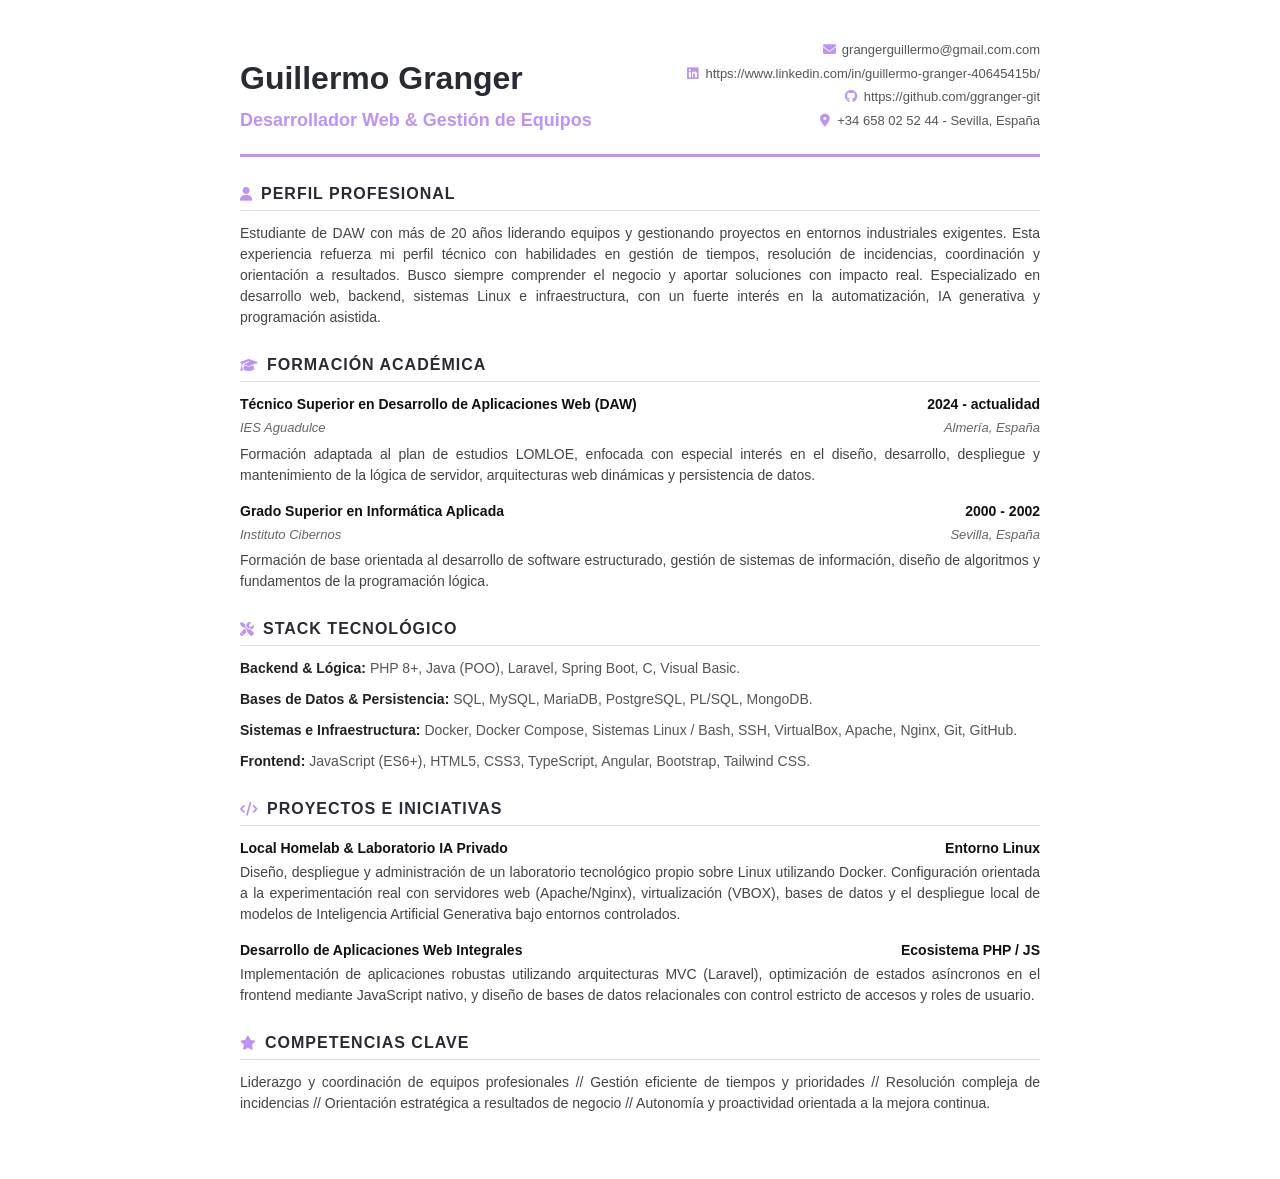
==== cv.html @ f2be4cd4 "Add files via upload" ====
<!DOCTYPE html>
<html lang="es">
<head>
    <meta charset="UTF-8">
    <meta name="viewport" content="width=device-width, initial-scale=1.0">
    <title>CV - Guillermo</title>
    <link rel="stylesheet" href="https://cdnjs.cloudflare.com/ajax/libs/font-awesome/6.4.0/css/all.min.css">
    <style>
        :root {
            --dark: #282a36;
            --current-line: #44475a;
            --foreground: #f8f8f2;
            --comment: #6272a4;
            --cyan: #8be9fd;
            --green: #50fa7b;
            --orange: #ffb86c;
            --pink: #ff79c6;
            --purple: #bd93f9;
            --yellow: #f1fa8c;
        }

        * {
            box-sizing: border-box;
            margin: 0;
            padding: 0;
        }

        body {
            font-family: 'Segoe UI', Tahoma, Geneva, Verdana, sans-serif;
            background-color: #ffffff;
            color: #333333;
            line-height: 1.5;
            padding: 40px;
        }

        .cv-container {
            max-width: 800px;
            margin: 0 auto;
        }

        /* Encabezado */
        header {
            border-bottom: 3px solid var(--purple);
            padding-bottom: 20px;
            margin-bottom: 25px;
            display: flex;
            justify-content: space-between;
            align-items: flex-end;
        }

        .info-principal h1 {
            font-size: 32px;
            color: var(--dark);
            margin-bottom: 5px;
        }

        .info-principal h2 {
            font-size: 18px;
            color: var(--purple);
            font-weight: 600;
        }

        .contacto-list {
            list-style: none;
            font-size: 13px;
            text-align: right;
        }

        .contacto-list li {
            margin-bottom: 4px;
            color: #555;
        }

        .contacto-list i {
            color: var(--purple);
            width: 18px;
            text-align: center;
        }

        /* Secciones */
        section {
            margin-bottom: 25px;
        }

        h3 {
            font-size: 16px;
            color: var(--dark);
            text-transform: uppercase;
            letter-spacing: 1px;
            margin-bottom: 12px;
            display: flex;
            align-items: center;
            border-bottom: 1px solid #ddd;
            padding-bottom: 4px;
        }

        h3 i {
            color: var(--purple);
            margin-right: 8px;
            font-size: 14px;
        }

        p {
            font-size: 14px;
            color: #444;
            text-align: justify;
        }

        /* Bloques de experiencia / estudios */
        .bloque-item {
            margin-bottom: 15px;
        }

        .bloque-header {
            display: flex;
            justify-content: space-between;
            font-size: 14px;
            font-weight: bold;
            color: #111;
            margin-bottom: 3px;
        }

        .bloque-sub {
            display: flex;
            justify-content: space-between;
            font-size: 13px;
            color: #666;
            font-style: italic;
            margin-bottom: 6px;
        }

        /* Tags de tecnologías */
        .tech-group {
            margin-bottom: 10px;
            font-size: 14px;
        }

        .tech-group strong {
            color: #222;
        }

        .tags {
            display: inline;
            color: #555;
        }

        /* Optimización estricta para impresión en PDF */
        @media print {
            body {
                padding: 0;
                background-color: #fff;
                color: #000;
            }
            .cv-container {
                max-width: 100%;
            }
            header {
                border-bottom-color: #666;
            }
            h3 {
                border-bottom-color: #666;
                page-break-after: avoid;
            }
            .bloque-item {
                page-break-inside: avoid;
            }
        }
    </style>
</head>
<body>

    <div class="cv-container">
        
        <!-- ENCABEZADO -->
        <header>
            <div class="info-principal">
                <h1>Guillermo Granger</h1>
                <h2>Desarrollador Web & Gestión de Equipos</h2>
            </div>
            <ul class="contacto-list">
                <li><i class="fas fa-envelope"></i> grangerguillermo@gmail.com.com</li>
                <li><i class="fab fa-linkedin"></i> https://www.linkedin.com/in/guillermo-granger-40645415b/</li>
                <li><i class="fab fa-github"></i> https://github.com/ggranger-git</li>
                <li><i class="fas fa-location-dot"></i> +34 658 02 52 44 - Sevilla, España</li>
            </ul>
        </header>

        <!-- PERFIL PROFESIONAL -->
        <section>
            <h3><i class="fas fa-user"></i> Perfil Profesional</h3>
            <p>
                Estudiante de DAW con más de 20 años liderando equipos y gestionando proyectos en entornos industriales exigentes. Esta experiencia refuerza mi perfil técnico con habilidades en gestión de tiempos, resolución de incidencias, coordinación y orientación a resultados. Busco siempre comprender el negocio y aportar soluciones con impacto real. Especializado en desarrollo web, backend, sistemas Linux e infraestructura, con un fuerte interés en la automatización, IA generativa y programación asistida.
            </p>
        </section>

        <!-- EDUCACIÓN -->
        <section>
            <h3><i class="fas fa-graduation-cap"></i> Formación Académica</h3>
            
            <div class="bloque-item">
                <div class="bloque-header">
                    <span>Técnico Superior en Desarrollo de Aplicaciones Web (DAW)</span>
                    <span>2024 - actualidad</span>
                </div>
                <div class="bloque-sub">
                    <span>IES Aguadulce</span>
                    <span>Almería, España</span>
                </div>
                <p>Formación adaptada al plan de estudios LOMLOE, enfocada con especial interés en el diseño, desarrollo, despliegue y mantenimiento de la lógica de servidor, arquitecturas web dinámicas y persistencia de datos.</p>
            </div>

            <div class="bloque-item">
                <div class="bloque-header">
                    <span>Grado Superior en Informática Aplicada</span>
                    <span>2000 - 2002</span>
                </div>
                <div class="bloque-sub">
                    <span>Instituto Cibernos</span>
                    <span>Sevilla, España</span>
                </div>
                <p>Formación de base orientada al desarrollo de software estructurado, gestión de sistemas de información, diseño de algoritmos y fundamentos de la programación lógica.</p>
            </div>
        </section>

        <!-- COMPETENCIAS TÉCNICAS (STACK) -->
        <section>
            <h3><i class="fas fa-tools"></i> Stack Tecnológico</h3>
            
            <div class="tech-group">
                <strong>Backend & Lógica:</strong> 
                <span class="tags">PHP 8+, Java (POO), Laravel, Spring Boot, C, Visual Basic.</span>
            </div>
            
            <div class="tech-group">
                <strong>Bases de Datos & Persistencia:</strong> 
                <span class="tags">SQL, MySQL, MariaDB, PostgreSQL, PL/SQL, MongoDB.</span>
            </div>
            
            <div class="tech-group">
                <strong>Sistemas e Infraestructura:</strong> 
                <span class="tags">Docker, Docker Compose, Sistemas Linux / Bash, SSH, VirtualBox, Apache, Nginx, Git, GitHub.</span>
            </div>

            <div class="tech-group">
                <strong>Frontend:</strong> 
                <span class="tags">JavaScript (ES6+), HTML5, CSS3, TypeScript, Angular, Bootstrap, Tailwind CSS.</span>
            </div>
        </section>

        <!-- PROYECTOS DESTACADOS / LABORATORIO -->
        <section>
            <h3><i class="fas fa-code"></i> Proyectos e Iniciativas</h3>
            
            <div class="bloque-item">
                <div class="bloque-header">
                    <span>Local Homelab & Laboratorio IA Privado</span>
                    <span>Entorno Linux</span>
                </div>
                <p>
                    Diseño, despliegue y administración de un laboratorio tecnológico propio sobre Linux utilizando Docker. Configuración orientada a la experimentación real con servidores web (Apache/Nginx), virtualización (VBOX), bases de datos y el despliegue local de modelos de Inteligencia Artificial Generativa bajo entornos controlados.
                </p>
            </div>

            <div class="bloque-item">
                <div class="bloque-header">
                    <span>Desarrollo de Aplicaciones Web Integrales</span>
                    <span>Ecosistema PHP / JS</span>
                </div>
                <p>
                    Implementación de aplicaciones robustas utilizando arquitecturas MVC (Laravel), optimización de estados asíncronos en el frontend mediante JavaScript nativo, y diseño de bases de datos relacionales con control estricto de accesos y roles de usuario.
                </p>
            </div>
        </section>

        <!-- APTITUDES -->
        <section>
            <h3><i class="fas fa-star"></i> Competencias Clave</h3>
            <p>
                Liderazgo y coordinación de equipos profesionales // Gestión eficiente de tiempos y prioridades // Resolución compleja de incidencias // Orientación estratégica a resultados de negocio // Autonomía y proactividad orientada a la mejora continua.
            </p>
        </section>

    </div>

</body>
</html>
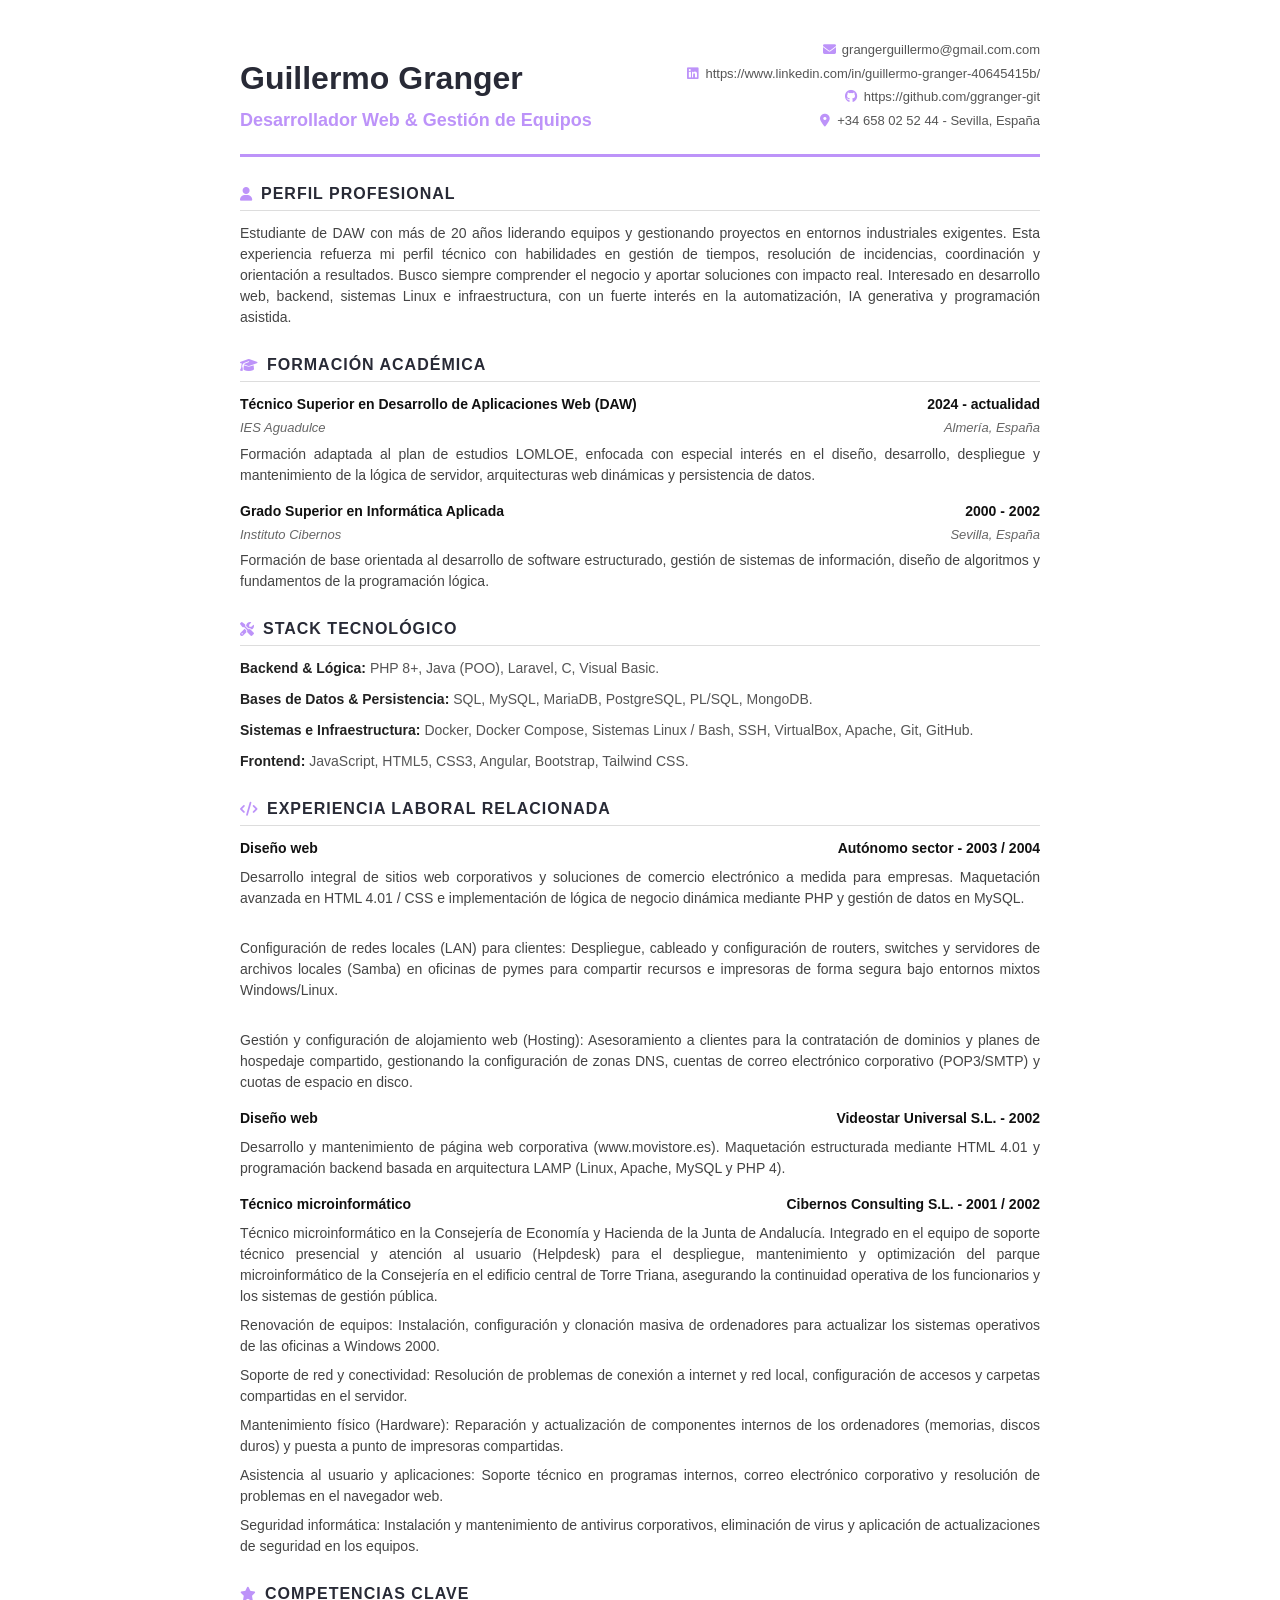
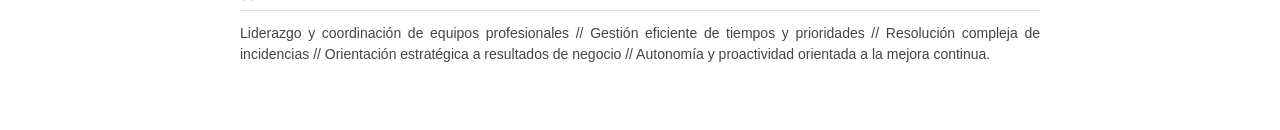
==== commit e6a11192: "ajustes curriculares" ====
--- a/cv.html
+++ b/cv.html
@@ -189,7 +189,7 @@
         <section>
             <h3><i class="fas fa-user"></i> Perfil Profesional</h3>
             <p>
-                Estudiante de DAW con más de 20 años liderando equipos y gestionando proyectos en entornos industriales exigentes. Esta experiencia refuerza mi perfil técnico con habilidades en gestión de tiempos, resolución de incidencias, coordinación y orientación a resultados. Busco siempre comprender el negocio y aportar soluciones con impacto real. Especializado en desarrollo web, backend, sistemas Linux e infraestructura, con un fuerte interés en la automatización, IA generativa y programación asistida.
+                Estudiante de DAW con más de 20 años liderando equipos y gestionando proyectos en entornos industriales exigentes. Esta experiencia refuerza mi perfil técnico con habilidades en gestión de tiempos, resolución de incidencias, coordinación y orientación a resultados. Busco siempre comprender el negocio y aportar soluciones con impacto real. Interesado en desarrollo web, backend, sistemas Linux e infraestructura, con un fuerte interés en la automatización, IA generativa y programación asistida.
             </p>
         </section>
 
@@ -228,7 +228,7 @@
             
             <div class="tech-group">
                 <strong>Backend & Lógica:</strong> 
-                <span class="tags">PHP 8+, Java (POO), Laravel, Spring Boot, C, Visual Basic.</span>
+                <span class="tags">PHP 8+, Java (POO), Laravel, C, Visual Basic.</span>
             </div>
             
             <div class="tech-group">
@@ -238,38 +238,73 @@
             
             <div class="tech-group">
                 <strong>Sistemas e Infraestructura:</strong> 
-                <span class="tags">Docker, Docker Compose, Sistemas Linux / Bash, SSH, VirtualBox, Apache, Nginx, Git, GitHub.</span>
+                <span class="tags">Docker, Docker Compose, Sistemas Linux / Bash, SSH, VirtualBox, Apache, Git, GitHub.</span>
             </div>
 
             <div class="tech-group">
                 <strong>Frontend:</strong> 
-                <span class="tags">JavaScript (ES6+), HTML5, CSS3, TypeScript, Angular, Bootstrap, Tailwind CSS.</span>
-            </div>
-        </section>
-
-        <!-- PROYECTOS DESTACADOS / LABORATORIO -->
-        <section>
-            <h3><i class="fas fa-code"></i> Proyectos e Iniciativas</h3>
-            
-            <div class="bloque-item">
-                <div class="bloque-header">
-                    <span>Local Homelab & Laboratorio IA Privado</span>
-                    <span>Entorno Linux</span>
-                </div>
-                <p>
-                    Diseño, despliegue y administración de un laboratorio tecnológico propio sobre Linux utilizando Docker. Configuración orientada a la experimentación real con servidores web (Apache/Nginx), virtualización (VBOX), bases de datos y el despliegue local de modelos de Inteligencia Artificial Generativa bajo entornos controlados.
+                <span class="tags">JavaScript, HTML5, CSS3, Angular, Bootstrap, Tailwind CSS.</span>
+            </div>
+        </section>
+
+        
+
+        <!-- EXPERIENCIA LABORAL RELACIONADA -->
+        <section>
+            <h3><i class="fas fa-code"></i> Experiencia laboral relacionada</h3>
+            
+            <div class="bloque-item">
+                <div class="bloque-header">
+                    <span>Diseño web</span>
+                    <span>Autónomo sector - 2003 / 2004</span>
+                </div>
+                <p class="texto-plano" style="margin: 8px 0 0 0; font-size: 14px;">
+                    Desarrollo integral de sitios web corporativos y soluciones de comercio electrónico a medida para empresas. Maquetación avanzada en HTML 4.01 / CSS e implementación de lógica de negocio dinámica mediante PHP y gestión de datos en MySQL.<br><br>
                 </p>
-            </div>
-
-            <div class="bloque-item">
-                <div class="bloque-header">
-                    <span>Desarrollo de Aplicaciones Web Integrales</span>
-                    <span>Ecosistema PHP / JS</span>
-                </div>
-                <p>
-                    Implementación de aplicaciones robustas utilizando arquitecturas MVC (Laravel), optimización de estados asíncronos en el frontend mediante JavaScript nativo, y diseño de bases de datos relacionales con control estricto de accesos y roles de usuario.
+                <p class="texto-plano" style="margin: 8px 0 0 0; font-size: 14px;">
+                    Configuración de redes locales (LAN) para clientes: Despliegue, cableado y configuración de routers, switches y servidores de archivos locales (Samba) en oficinas de pymes para compartir recursos e impresoras de forma segura bajo entornos mixtos Windows/Linux.<br><br>
+                </p>    
+                <p class="texto-plano" style="margin: 8px 0 0 0; font-size: 14px;">
+                    Gestión y configuración de alojamiento web (Hosting): Asesoramiento a clientes para la contratación de dominios y planes de hospedaje compartido, gestionando la configuración de zonas DNS, cuentas de correo electrónico corporativo (POP3/SMTP) y cuotas de espacio en disco.
+                </p>       
+            </div>
+
+            <div class="bloque-item">
+                <div class="bloque-header">
+                    <span>Diseño web</span>
+                    <span>Videostar Universal S.L. - 2002</span>
+                </div>
+                <p class="texto-plano" style="margin: 8px 0 0 0; font-size: 14px;">
+                    Desarrollo y mantenimiento de página web corporativa (www.movistore.es). Maquetación estructurada mediante HTML 4.01 y programación backend basada en arquitectura LAMP (Linux, Apache, MySQL y PHP 4).
                 </p>
             </div>
+
+            <div class="bloque-item">
+                <div class="bloque-header">
+                    <span>Técnico microinformático</span>
+                    <span>Cibernos Consulting S.L. - 2001 / 2002</span>
+                </div>
+                <p class="texto-plano" style="margin: 8px 0 0 0; font-size: 14px;">
+                    Técnico microinformático en la Consejería de Economía y Hacienda de la Junta de Andalucía. Integrado en el equipo de soporte técnico presencial y atención al usuario (Helpdesk) para el despliegue, mantenimiento y optimización del parque microinformático de la Consejería en el edificio central de Torre Triana, asegurando la continuidad operativa de los funcionarios y los sistemas de gestión pública.
+                </p>    
+                <p class="texto-plano" style="margin: 8px 0 0 0; font-size: 14px;">
+                    Renovación de equipos: Instalación, configuración y clonación masiva de ordenadores para actualizar los sistemas operativos de las oficinas a Windows 2000.
+                </p> 
+                <p class="texto-plano" style="margin: 8px 0 0 0; font-size: 14px;">
+                    Soporte de red y conectividad: Resolución de problemas de conexión a internet y red local, configuración de accesos y carpetas compartidas en el servidor.
+                </p> 
+                <p class="texto-plano" style="margin: 8px 0 0 0; font-size: 14px;">
+                    Mantenimiento físico (Hardware): Reparación y actualización de componentes internos de los ordenadores (memorias, discos duros) y puesta a punto de impresoras compartidas.
+                </p> 
+                <p class="texto-plano" style="margin: 8px 0 0 0; font-size: 14px;">
+                    Asistencia al usuario y aplicaciones: Soporte técnico en programas internos, correo electrónico corporativo y resolución de problemas en el navegador web.
+                </p> 
+                <p class="texto-plano" style="margin: 8px 0 0 0; font-size: 14px;">
+                    Seguridad informática: Instalación y mantenimiento de antivirus corporativos, eliminación de virus y aplicación de actualizaciones de seguridad en los equipos.    
+                </p> 
+            </div>
+
+
         </section>
 
         <!-- APTITUDES -->
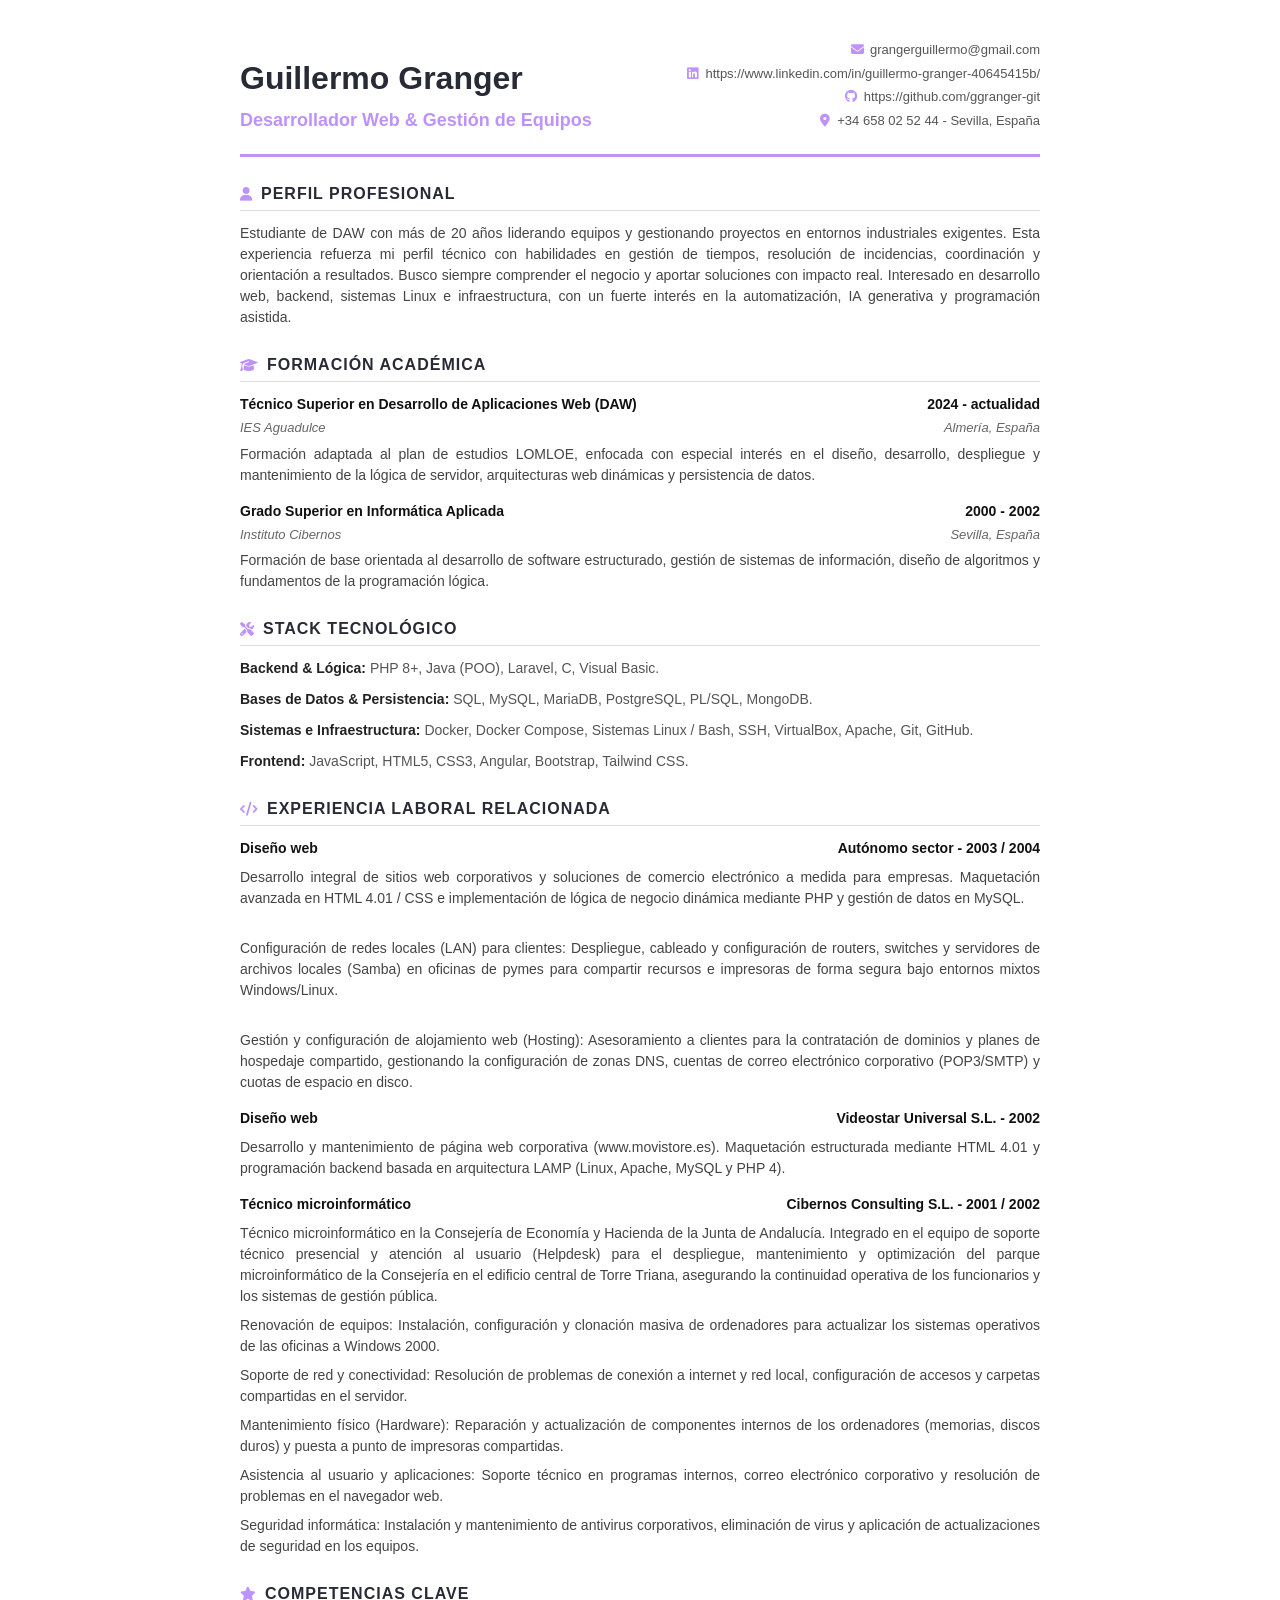
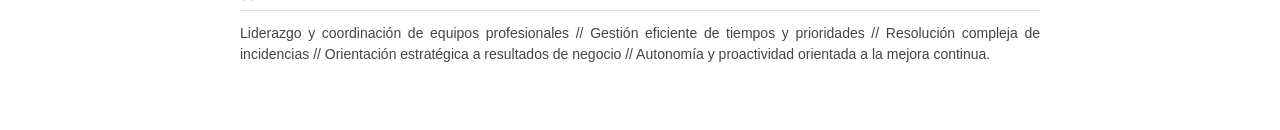
==== commit ff3d7bc8: "ajustes menores email" ====
--- a/cv.html
+++ b/cv.html
@@ -178,7 +178,7 @@
                 <h2>Desarrollador Web & Gestión de Equipos</h2>
             </div>
             <ul class="contacto-list">
-                <li><i class="fas fa-envelope"></i> grangerguillermo@gmail.com.com</li>
+                <li><i class="fas fa-envelope"></i> grangerguillermo@gmail.com</li>
                 <li><i class="fab fa-linkedin"></i> https://www.linkedin.com/in/guillermo-granger-40645415b/</li>
                 <li><i class="fab fa-github"></i> https://github.com/ggranger-git</li>
                 <li><i class="fas fa-location-dot"></i> +34 658 02 52 44 - Sevilla, España</li>
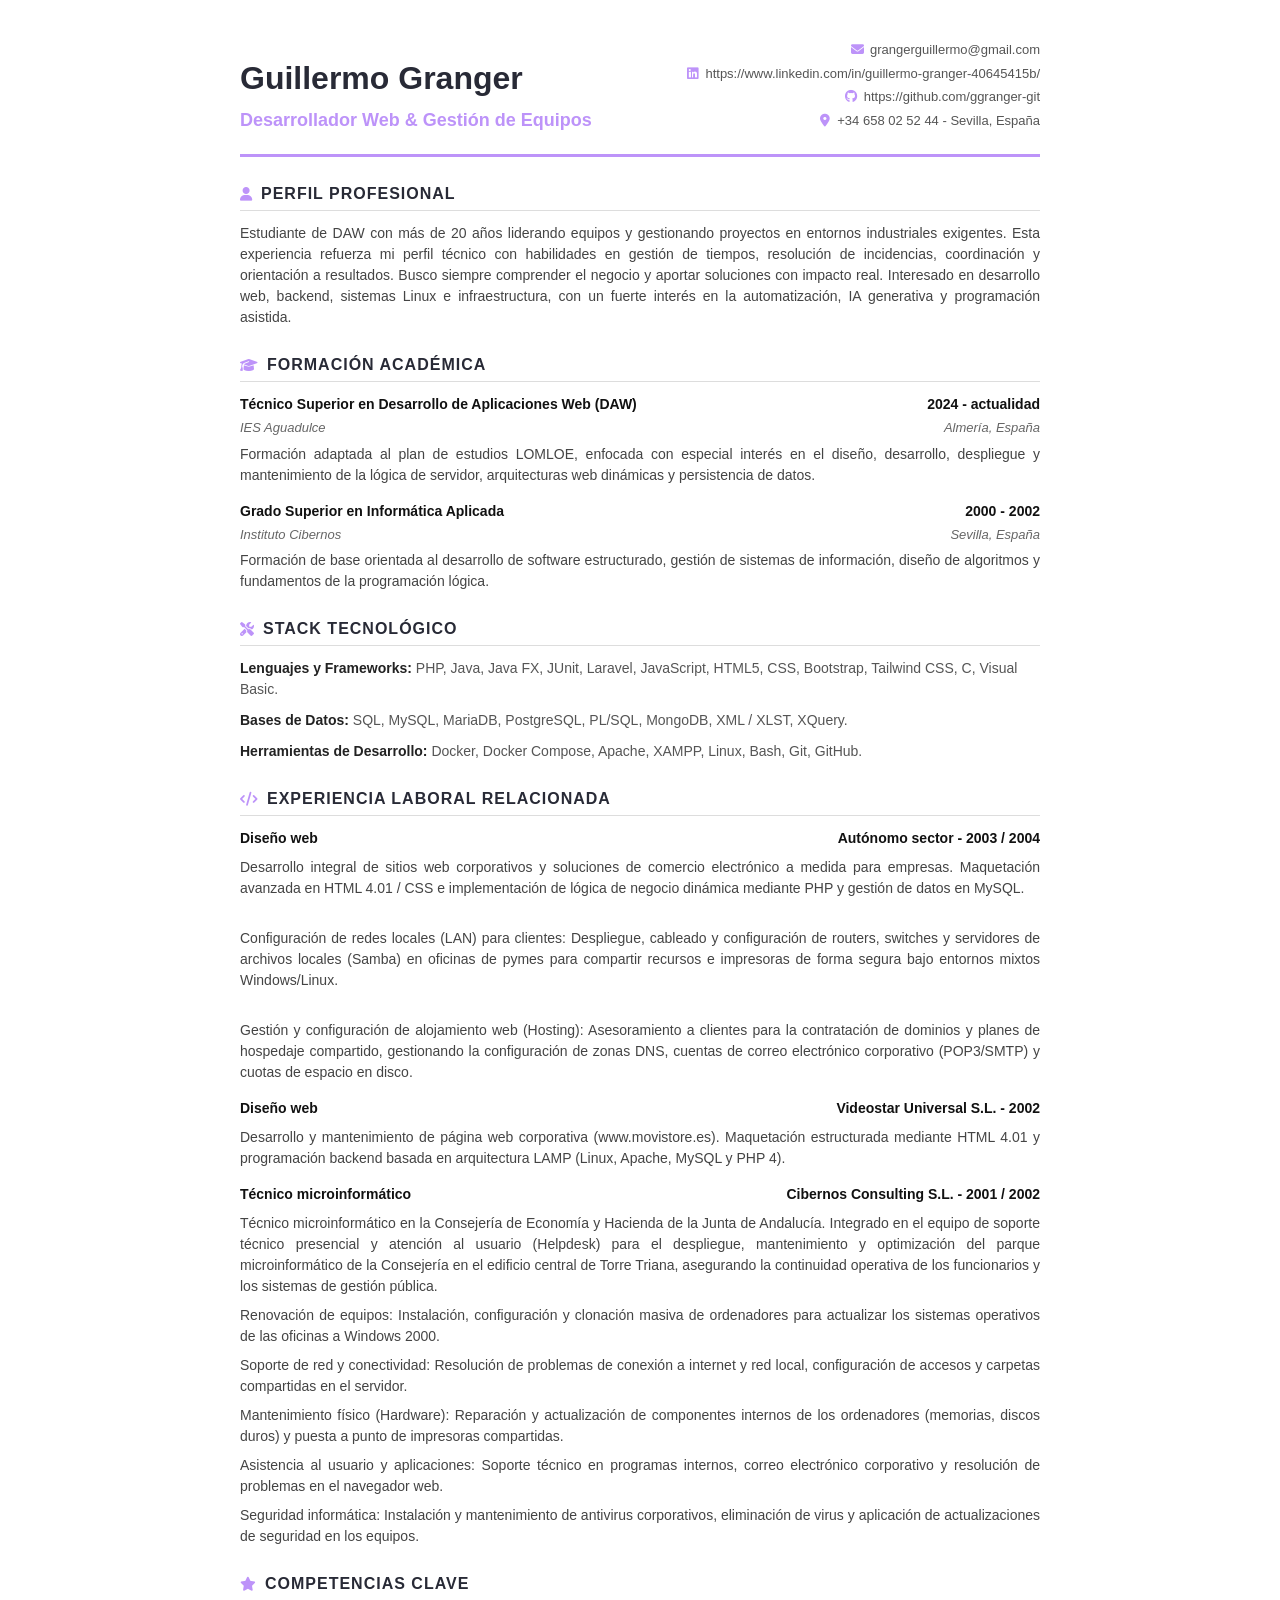
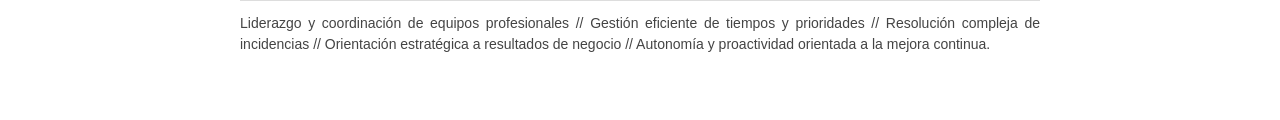
==== commit a10c9a0e: "cv modified" ====
--- a/cv.html
+++ b/cv.html
@@ -1,5 +1,6 @@
 <!DOCTYPE html>
 <html lang="es">
+
 <head>
     <meta charset="UTF-8">
     <meta name="viewport" content="width=device-width, initial-scale=1.0">
@@ -151,26 +152,31 @@
                 background-color: #fff;
                 color: #000;
             }
+
             .cv-container {
                 max-width: 100%;
             }
+
             header {
                 border-bottom-color: #666;
             }
+
             h3 {
                 border-bottom-color: #666;
                 page-break-after: avoid;
             }
+
             .bloque-item {
                 page-break-inside: avoid;
             }
         }
     </style>
 </head>
+
 <body>
 
     <div class="cv-container">
-        
+
         <!-- ENCABEZADO -->
         <header>
             <div class="info-principal">
@@ -189,14 +195,18 @@
         <section>
             <h3><i class="fas fa-user"></i> Perfil Profesional</h3>
             <p>
-                Estudiante de DAW con más de 20 años liderando equipos y gestionando proyectos en entornos industriales exigentes. Esta experiencia refuerza mi perfil técnico con habilidades en gestión de tiempos, resolución de incidencias, coordinación y orientación a resultados. Busco siempre comprender el negocio y aportar soluciones con impacto real. Interesado en desarrollo web, backend, sistemas Linux e infraestructura, con un fuerte interés en la automatización, IA generativa y programación asistida.
+                Estudiante de DAW con más de 20 años liderando equipos y gestionando proyectos en entornos industriales
+                exigentes. Esta experiencia refuerza mi perfil técnico con habilidades en gestión de tiempos, resolución
+                de incidencias, coordinación y orientación a resultados. Busco siempre comprender el negocio y aportar
+                soluciones con impacto real. Interesado en desarrollo web, backend, sistemas Linux e infraestructura,
+                con un fuerte interés en la automatización, IA generativa y programación asistida.
             </p>
         </section>
 
         <!-- EDUCACIÓN -->
         <section>
             <h3><i class="fas fa-graduation-cap"></i> Formación Académica</h3>
-            
+
             <div class="bloque-item">
                 <div class="bloque-header">
                     <span>Técnico Superior en Desarrollo de Aplicaciones Web (DAW)</span>
@@ -206,7 +216,9 @@
                     <span>IES Aguadulce</span>
                     <span>Almería, España</span>
                 </div>
-                <p>Formación adaptada al plan de estudios LOMLOE, enfocada con especial interés en el diseño, desarrollo, despliegue y mantenimiento de la lógica de servidor, arquitecturas web dinámicas y persistencia de datos.</p>
+                <p>Formación adaptada al plan de estudios LOMLOE, enfocada con especial interés en el diseño,
+                    desarrollo, despliegue y mantenimiento de la lógica de servidor, arquitecturas web dinámicas y
+                    persistencia de datos.</p>
             </div>
 
             <div class="bloque-item">
@@ -218,55 +230,58 @@
                     <span>Instituto Cibernos</span>
                     <span>Sevilla, España</span>
                 </div>
-                <p>Formación de base orientada al desarrollo de software estructurado, gestión de sistemas de información, diseño de algoritmos y fundamentos de la programación lógica.</p>
+                <p>Formación de base orientada al desarrollo de software estructurado, gestión de sistemas de
+                    información, diseño de algoritmos y fundamentos de la programación lógica.</p>
             </div>
         </section>
 
         <!-- COMPETENCIAS TÉCNICAS (STACK) -->
         <section>
             <h3><i class="fas fa-tools"></i> Stack Tecnológico</h3>
-            
+
             <div class="tech-group">
-                <strong>Backend & Lógica:</strong> 
-                <span class="tags">PHP 8+, Java (POO), Laravel, C, Visual Basic.</span>
-            </div>
-            
+                <strong>Lenguajes y Frameworks:</strong>
+                <span class="tags">PHP, Java, Java FX, JUnit, Laravel, JavaScript, HTML5, CSS, Bootstrap, Tailwind CSS,
+                    C, Visual Basic.</span>
+            </div>
+
             <div class="tech-group">
-                <strong>Bases de Datos & Persistencia:</strong> 
-                <span class="tags">SQL, MySQL, MariaDB, PostgreSQL, PL/SQL, MongoDB.</span>
-            </div>
-            
+                <strong>Bases de Datos:</strong>
+                <span class="tags">SQL, MySQL, MariaDB, PostgreSQL, PL/SQL, MongoDB, XML / XLST, XQuery.</span>
+            </div>
+
             <div class="tech-group">
-                <strong>Sistemas e Infraestructura:</strong> 
-                <span class="tags">Docker, Docker Compose, Sistemas Linux / Bash, SSH, VirtualBox, Apache, Git, GitHub.</span>
-            </div>
-
-            <div class="tech-group">
-                <strong>Frontend:</strong> 
-                <span class="tags">JavaScript, HTML5, CSS3, Angular, Bootstrap, Tailwind CSS.</span>
-            </div>
-        </section>
-
-        
+                <strong>Herramientas de Desarrollo:</strong>
+                <span class="tags">Docker, Docker Compose, Apache, XAMPP, Linux, Bash, Git, GitHub.</span>
+            </div>
+        </section>
+
+
 
         <!-- EXPERIENCIA LABORAL RELACIONADA -->
         <section>
             <h3><i class="fas fa-code"></i> Experiencia laboral relacionada</h3>
-            
+
             <div class="bloque-item">
                 <div class="bloque-header">
                     <span>Diseño web</span>
                     <span>Autónomo sector - 2003 / 2004</span>
                 </div>
                 <p class="texto-plano" style="margin: 8px 0 0 0; font-size: 14px;">
-                    Desarrollo integral de sitios web corporativos y soluciones de comercio electrónico a medida para empresas. Maquetación avanzada en HTML 4.01 / CSS e implementación de lógica de negocio dinámica mediante PHP y gestión de datos en MySQL.<br><br>
-                </p>
-                <p class="texto-plano" style="margin: 8px 0 0 0; font-size: 14px;">
-                    Configuración de redes locales (LAN) para clientes: Despliegue, cableado y configuración de routers, switches y servidores de archivos locales (Samba) en oficinas de pymes para compartir recursos e impresoras de forma segura bajo entornos mixtos Windows/Linux.<br><br>
-                </p>    
-                <p class="texto-plano" style="margin: 8px 0 0 0; font-size: 14px;">
-                    Gestión y configuración de alojamiento web (Hosting): Asesoramiento a clientes para la contratación de dominios y planes de hospedaje compartido, gestionando la configuración de zonas DNS, cuentas de correo electrónico corporativo (POP3/SMTP) y cuotas de espacio en disco.
-                </p>       
+                    Desarrollo integral de sitios web corporativos y soluciones de comercio electrónico a medida para
+                    empresas. Maquetación avanzada en HTML 4.01 / CSS e implementación de lógica de negocio dinámica
+                    mediante PHP y gestión de datos en MySQL.<br><br>
+                </p>
+                <p class="texto-plano" style="margin: 8px 0 0 0; font-size: 14px;">
+                    Configuración de redes locales (LAN) para clientes: Despliegue, cableado y configuración de routers,
+                    switches y servidores de archivos locales (Samba) en oficinas de pymes para compartir recursos e
+                    impresoras de forma segura bajo entornos mixtos Windows/Linux.<br><br>
+                </p>
+                <p class="texto-plano" style="margin: 8px 0 0 0; font-size: 14px;">
+                    Gestión y configuración de alojamiento web (Hosting): Asesoramiento a clientes para la contratación
+                    de dominios y planes de hospedaje compartido, gestionando la configuración de zonas DNS, cuentas de
+                    correo electrónico corporativo (POP3/SMTP) y cuotas de espacio en disco.
+                </p>
             </div>
 
             <div class="bloque-item">
@@ -275,7 +290,9 @@
                     <span>Videostar Universal S.L. - 2002</span>
                 </div>
                 <p class="texto-plano" style="margin: 8px 0 0 0; font-size: 14px;">
-                    Desarrollo y mantenimiento de página web corporativa (www.movistore.es). Maquetación estructurada mediante HTML 4.01 y programación backend basada en arquitectura LAMP (Linux, Apache, MySQL y PHP 4).
+                    Desarrollo y mantenimiento de página web corporativa (www.movistore.es). Maquetación estructurada
+                    mediante HTML 4.01 y programación backend basada en arquitectura LAMP (Linux, Apache, MySQL y PHP
+                    4).
                 </p>
             </div>
 
@@ -285,23 +302,32 @@
                     <span>Cibernos Consulting S.L. - 2001 / 2002</span>
                 </div>
                 <p class="texto-plano" style="margin: 8px 0 0 0; font-size: 14px;">
-                    Técnico microinformático en la Consejería de Economía y Hacienda de la Junta de Andalucía. Integrado en el equipo de soporte técnico presencial y atención al usuario (Helpdesk) para el despliegue, mantenimiento y optimización del parque microinformático de la Consejería en el edificio central de Torre Triana, asegurando la continuidad operativa de los funcionarios y los sistemas de gestión pública.
-                </p>    
-                <p class="texto-plano" style="margin: 8px 0 0 0; font-size: 14px;">
-                    Renovación de equipos: Instalación, configuración y clonación masiva de ordenadores para actualizar los sistemas operativos de las oficinas a Windows 2000.
-                </p> 
-                <p class="texto-plano" style="margin: 8px 0 0 0; font-size: 14px;">
-                    Soporte de red y conectividad: Resolución de problemas de conexión a internet y red local, configuración de accesos y carpetas compartidas en el servidor.
-                </p> 
-                <p class="texto-plano" style="margin: 8px 0 0 0; font-size: 14px;">
-                    Mantenimiento físico (Hardware): Reparación y actualización de componentes internos de los ordenadores (memorias, discos duros) y puesta a punto de impresoras compartidas.
-                </p> 
-                <p class="texto-plano" style="margin: 8px 0 0 0; font-size: 14px;">
-                    Asistencia al usuario y aplicaciones: Soporte técnico en programas internos, correo electrónico corporativo y resolución de problemas en el navegador web.
-                </p> 
-                <p class="texto-plano" style="margin: 8px 0 0 0; font-size: 14px;">
-                    Seguridad informática: Instalación y mantenimiento de antivirus corporativos, eliminación de virus y aplicación de actualizaciones de seguridad en los equipos.    
-                </p> 
+                    Técnico microinformático en la Consejería de Economía y Hacienda de la Junta de Andalucía. Integrado
+                    en el equipo de soporte técnico presencial y atención al usuario (Helpdesk) para el despliegue,
+                    mantenimiento y optimización del parque microinformático de la Consejería en el edificio central de
+                    Torre Triana, asegurando la continuidad operativa de los funcionarios y los sistemas de gestión
+                    pública.
+                </p>
+                <p class="texto-plano" style="margin: 8px 0 0 0; font-size: 14px;">
+                    Renovación de equipos: Instalación, configuración y clonación masiva de ordenadores para actualizar
+                    los sistemas operativos de las oficinas a Windows 2000.
+                </p>
+                <p class="texto-plano" style="margin: 8px 0 0 0; font-size: 14px;">
+                    Soporte de red y conectividad: Resolución de problemas de conexión a internet y red local,
+                    configuración de accesos y carpetas compartidas en el servidor.
+                </p>
+                <p class="texto-plano" style="margin: 8px 0 0 0; font-size: 14px;">
+                    Mantenimiento físico (Hardware): Reparación y actualización de componentes internos de los
+                    ordenadores (memorias, discos duros) y puesta a punto de impresoras compartidas.
+                </p>
+                <p class="texto-plano" style="margin: 8px 0 0 0; font-size: 14px;">
+                    Asistencia al usuario y aplicaciones: Soporte técnico en programas internos, correo electrónico
+                    corporativo y resolución de problemas en el navegador web.
+                </p>
+                <p class="texto-plano" style="margin: 8px 0 0 0; font-size: 14px;">
+                    Seguridad informática: Instalación y mantenimiento de antivirus corporativos, eliminación de virus y
+                    aplicación de actualizaciones de seguridad en los equipos.
+                </p>
             </div>
 
 
@@ -311,11 +337,14 @@
         <section>
             <h3><i class="fas fa-star"></i> Competencias Clave</h3>
             <p>
-                Liderazgo y coordinación de equipos profesionales // Gestión eficiente de tiempos y prioridades // Resolución compleja de incidencias // Orientación estratégica a resultados de negocio // Autonomía y proactividad orientada a la mejora continua.
+                Liderazgo y coordinación de equipos profesionales // Gestión eficiente de tiempos y prioridades //
+                Resolución compleja de incidencias // Orientación estratégica a resultados de negocio // Autonomía y
+                proactividad orientada a la mejora continua.
             </p>
         </section>
 
     </div>
 
 </body>
+
 </html>
